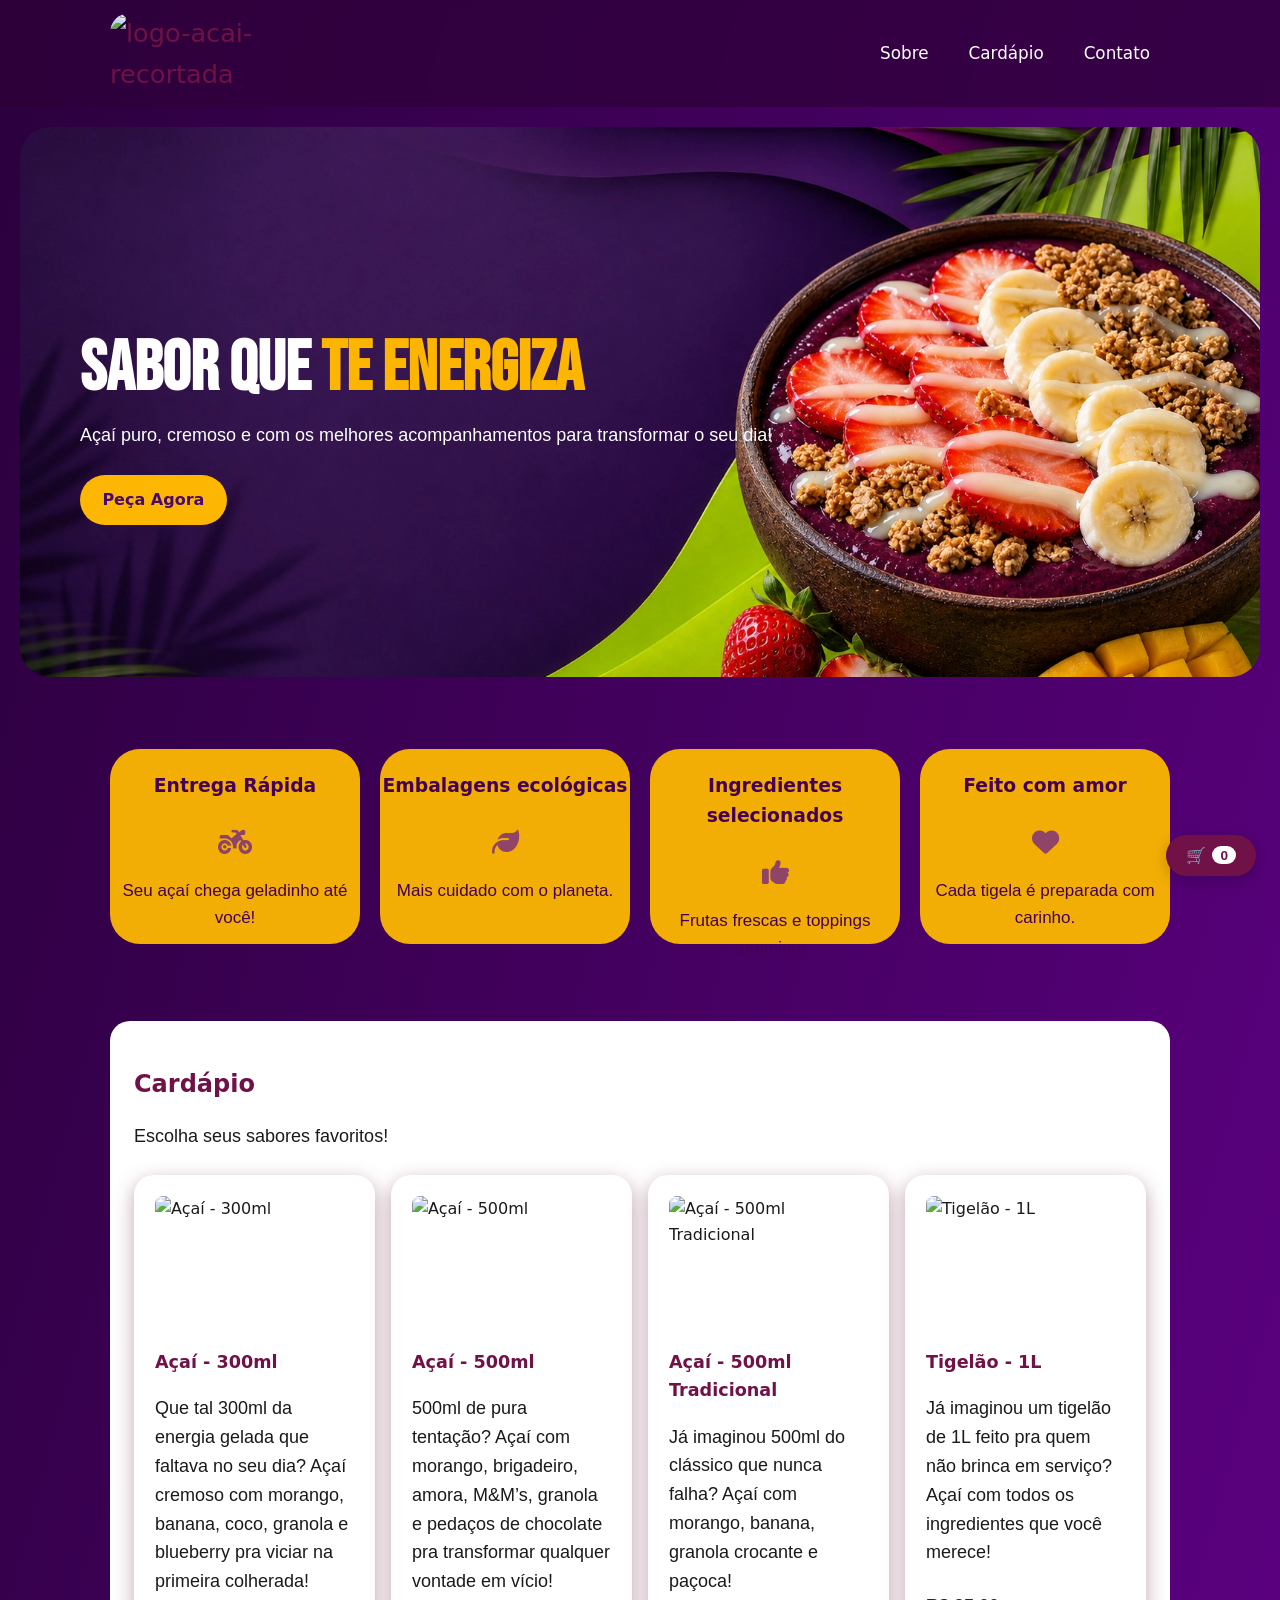
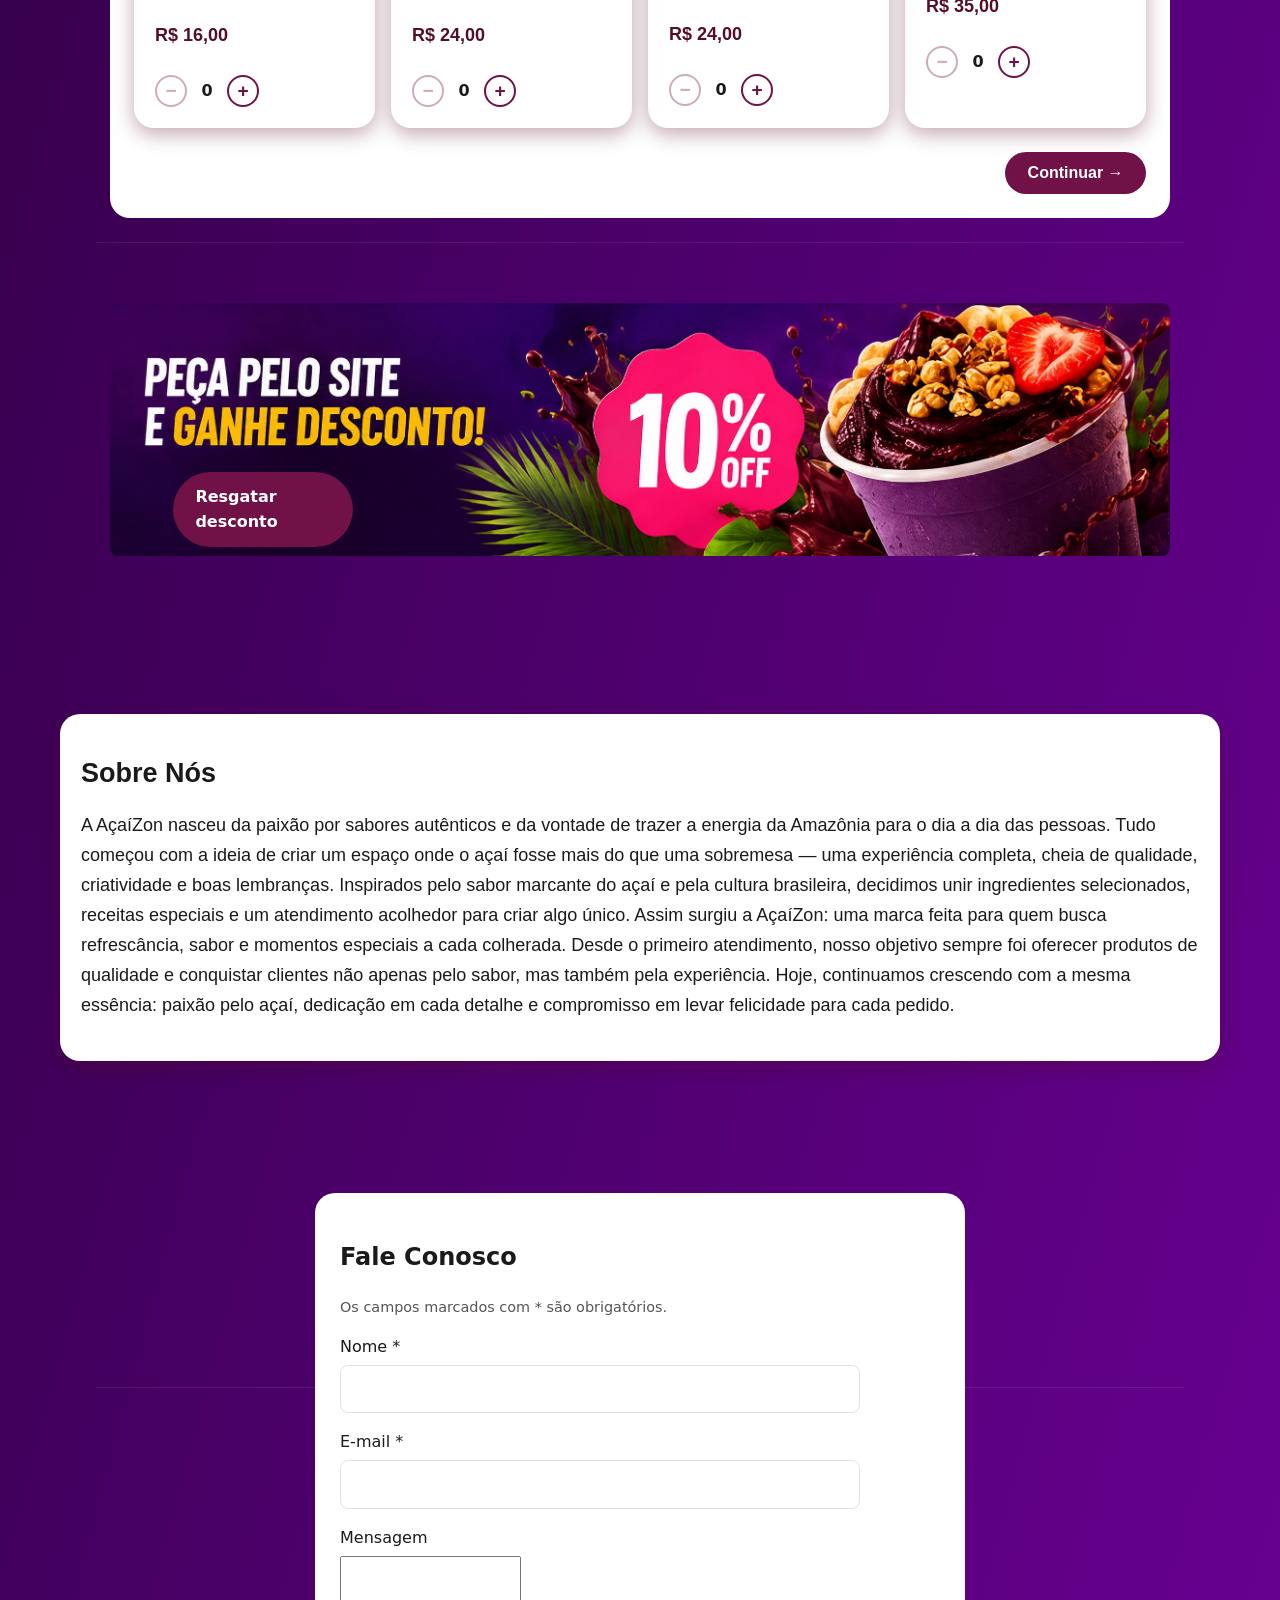
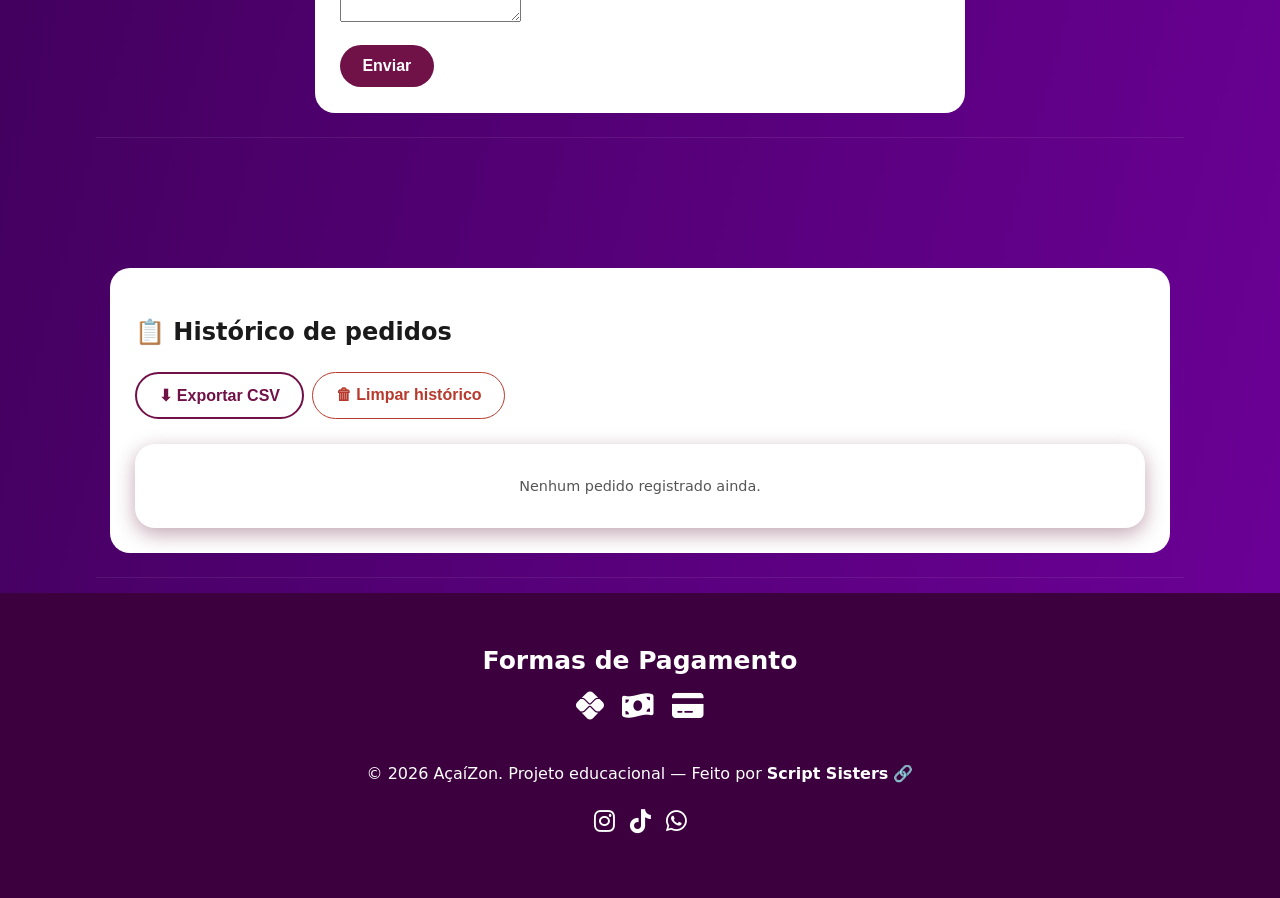
==== index.html @ 6713fa4f "Rename html/index.html to index.html" ====
<!DOCTYPE html>
<html lang="pt-BR">

<head>
  <meta charset="UTF-8">
  <meta name="viewport" content="width=device-width, initial-scale=1.0">
  <meta name="description" content="Açaí cremoso com acompanhamentos frescos.">
  <title>AçaíZon</title>
  <link rel="stylesheet" href="https://cdnjs.cloudflare.com/ajax/libs/font-awesome/6.5.1/css/all.min.css">
  <link rel="stylesheet" href="../css/style.css">
  <link rel="stylesheet" href="../css/menu-responsivo.css">
</head>

<body>

  <!-- ════════════════════════════ CABEÇALHO ════════════════════════════ -->
  <header class="site-header">
    <div class="container header-inner">
      <a href="#" class="logo">
        <img src="../img/logo-acai-recortada.png" alt="logo-acai-recortada"
          style="max-height: 250px; max-width: 150px; border-radius: 20px;">
      </a>
      <nav class="navbar" aria-label="Menu principal">
        <!-- Botão para Mobile -->
        <button class="menu-toggle" id="mobile-menu">
          <span class="bar"></span>
          <span class="bar"></span>
          <span class="bar"></span>
        </button>

        <ul class="nav-list" id="nav-list">
          <li><a href="#sobre">Sobre</a></li>
          <li><a href="#cardapio">Cardápio</a></li>
          <li><a href="#contato">Contato</a></li>
        </ul>
      </nav>
    </div>
  </header>

  <!-- ════════════════════════════ CONTEÚDO ════════════════════════════ -->
  <main id="conteudo">

    <!-- ── ETAPA 1: Home da página ── -->
    <section id="etapa-home" class="home" aria-label="Home da página">
      <div class="hero">
        <div class="hero-box">
          <div class="hero-texto">
            <!-- IMAGEM DE FUNDO -->
            <img src="../img/acaizon_imagem_fundo.png" alt="Imagem de fundo com tigela de açaí e frutas"
              class="hero-bg">
            <h1>SABOR QUE <span>TE ENERGIZA</span></h1>
            <p class="lead">Açaí puro, cremoso e com os
              melhores acompanhamentos para transformar o
              seu dia!
            </p>
            <a class="btn btn-cardapio" href="#cardapio">Peça Agora</a>
          </div>
        </div>
      </div><br>

      <section id="beneficios" class="beneficios">
        <div class="container">
          <div class="beneficios-container">
            <div class="beneficio-card">
              <h3>Entrega Rápida</h3>
              <i class="fas fa-motorcycle"></i>
              <p>Seu açaí chega geladinho até você!</p>
            </div>

            <div class="beneficio-card">
              <h3>Embalagens ecológicas</h3>
              <i class="fas fa-leaf"></i>
              <p>Mais cuidado com o planeta.</p>
            </div>

            <div class="beneficio-card">
              <h3>Ingredientes selecionados</h3>
              <i class="fas fa-thumbs-up"></i>
              <p>Frutas frescas e toppings premium.</p>
            </div>

            <div class="beneficio-card">
              <h3>Feito com amor</h3>
              <i class="fas fa-heart"></i>
              <p>Cada tigela é preparada com carinho.</p>
            </div>
          </div>
        </div>
      </section>
    </section><br></br>

    <section id="cardapio" class="cardapio" aria-labelledby="cardapio-title">
      <div class="container">
        <div class="cardapio-container">
          <div class="cardapio-card">
            <div class="cardapio-box">
              <h2>Cardápio</h2>
              <p>Escolha seus sabores favoritos!</p>
              <ul class="cards" id="lista-itens" aria-label="Itens do cardápio"></ul>
              <div class="acoes-etapa">
                <button class="btn" id="btn-ir-cliente">Continuar →</button>
              </div>
            </div>
          </div>
        </div>
      </div>
    </section>

    <!-- ANÚNCIO DE CUPOM -->
    <section id="anuncio" class="anuncio" aria-label="Anuncio 10%">
      <div class="anuncio-container">
        <div class="anuncio-box">
          <div class="anuncio-texto">
            <!-- IMAGEM DE FUNDO -->
            <img src="../img/acai-anuncio-10.png" alt="Imagem de anuncio de 10% de desconto" class="anuncio-bg">
            <a class="btn btn-anuncio" href="#cardapio">Resgatar desconto</a>
          </div>
        </div>
      </div>
    </section>

    <!-- SOBRE NÓS -->
    <section id="sobre" class="sobre" aria-label="Sobre Nós">
      <div class="sobre-container">
        <div class="sobre-box">
          <div class="sobre-card">
            <div class="sobre-texto">
              <h2>Sobre Nós</h2>
              <p>A AçaíZon nasceu da paixão por sabores autênticos e da vontade de trazer a energia da Amazônia para o
                dia a dia das pessoas. Tudo começou com a ideia de criar um espaço onde o açaí fosse mais do que uma
                sobremesa — uma experiência completa, cheia de qualidade, criatividade e boas lembranças.

                Inspirados pelo sabor marcante do açaí e pela cultura brasileira, decidimos unir ingredientes
                selecionados, receitas especiais e um atendimento acolhedor para criar algo único. Assim surgiu a
                AçaíZon: uma marca feita para quem busca refrescância, sabor e momentos especiais a cada colherada.

                Desde o primeiro atendimento, nosso objetivo sempre foi oferecer produtos de qualidade e conquistar
                clientes não apenas pelo sabor, mas também pela experiência. Hoje, continuamos crescendo com a mesma
                essência: paixão pelo açaí, dedicação em cada detalhe e compromisso em levar felicidade para cada
                pedido.</p>
            </div>
          </div>
        </div>
      </div>
    </section>

    <!-- (A etapa cliente foi convertida para modal; seção abaixo pode permanecer, mas ficará oculta no fluxo) -->

    <!-- ── ETAPA 2: Dados do cliente (agora com modal) ── -->
    <div class="modal" id="modal-dados-cliente" hidden role="dialog" aria-modal="true"
      aria-labelledby="modal-dados-titulo">
      <div class="modal-conteudo">
        <h3 id="modal-dados-titulo">Seus dados</h3>

        <div class="form">
          <div class="field">
            <label for="nome-cliente-modal">Nome *</label>
            <input id="nome-cliente-modal" type="text" autocomplete="name" required>
          </div>

          <div class="field">
            <label for="tipo-cliente-modal">Tipo de cliente *</label>
            <select id="tipo-cliente-modal" required>
              <option value="">Selecione...</option>
              <option value="N">N — Comum</option>
              <option value="P">P — Preferencial (20% desc.)</option>
              <option value="V">V — VIP (15% desc.)</option>
            </select>
          </div>

          <p id="erro-cliente-modal" class="form-status erro" role="alert"></p>
        </div>

        <div class="acoes-etapa">
          <button class="btn btn-limpar" id="modal-dados-fechar">← Voltar</button>
          <button class="btn" id="modal-dados-continuar">Ver carrinho →</button>
        </div>
      </div>
    </div>

    <!-- ── ETAPA 3: Carrinho (agora em modal) ── -->

    <div class="modal" id="modal-carrinho" hidden role="dialog" aria-modal="true" aria-label="Carrinho">
      <div class="modal-conteudo">
        <h3 style="margin-top:0;color:var(--cor-primaria);">Seu carrinho</h3>

        <p id="ola-cliente" class="muted"></p>
        <ul class="carrinho-lista" id="carrinho-lista-full" aria-label="Itens no carrinho"></ul>

        <div class="resumo-totais" aria-label="Resumo de valores">
          <p>Subtotal: <span id="subtotal">R$ 0,00</span></p>
          <p>Desconto: <span id="desconto">R$ 0,00</span></p>
          <p><strong>Total: <span id="total-carrinho">R$ 0,00</span></strong></p>
        </div>

        <div class="acoes-etapa">
          <button class="btn btn-limpar" id="btn-voltar-cliente">← Adicionar mais itens</button>
          <button class="btn" id="btn-finalizar">Finalizar pedido</button>
        </div>
      </div>
    </div>


    <!-- ── ETAPA 4: Pagamento (agora em modal) ── -->
    <div class="modal" id="modal-pagamento" hidden role="dialog" aria-modal="true" aria-label="Forma de pagamento">
      <div class="modal-conteudo">
        <h3 style="margin-top:0;color:var(--cor-primaria);">Forma de pagamento</h3>
        <p>Total a pagar: <strong id="total-pagamento">R$ 0,00</strong></p>

        <div class="formas-pgto" role="group" aria-label="Escolha a forma de pagamento">
          <button class="btn-pgto" data-forma="Dinheiro">💵 Dinheiro</button>
          <button class="btn-pgto" data-forma="PIX">📱 PIX</button>
          <button class="btn-pgto" data-forma="Cartão de Débito">💳 Débito</button>
          <button class="btn-pgto" data-forma="Cartão de Crédito">💳 Crédito</button>
        </div>

        <div class="acoes-etapa">
          <button class="btn btn-limpar" id="btn-voltar-carrinho">← Voltar</button>
        </div>
      </div>
    </div>

    <!-- ── ETAPA 5: Pedido confirmado (agora em modal) ── -->
    <div class="modal" id="modal-senha" hidden role="dialog" aria-modal="true" aria-label="Pedido confirmado">
      <div class="modal-conteudo">
        <h3 style="margin-top:0;color:var(--cor-primaria);">✅ Pedido confirmado!</h3>
        <p>Pagamento via <strong id="forma-escolhida"></strong> recebido.</p>
        <p class="muted">Sua senha de atendimento:</p>
        <div class="senha" id="senha-numero" aria-live="polite">000</div>
        <p id="status-pedido" aria-live="polite">⏳ Preparando seu pedido...</p>
        <p><span id="status-sheets"></span></p>
        <div class="acoes-etapa" style="justify-content: center;">
          <button class="btn" id="btn-novo-pedido" hidden>Fazer novo pedido</button>
        </div>
      </div>
    </div>

    <section id="contato" class="contato" aria-labelledby="contato-title">
      <div class="contato-container">
        <div class="contato-card">
          <div class="contato-box">
            <h2 id="contato-title">Fale Conosco</h2>
            <form class="form" novalidate aria-describedby="form-help">
              <p id="form-help" class="muted">Os campos marcados com * são obrigatórios.</p>

              <div class="field">
                <label for="nome">Nome *</label>
                <input id="nome" name="nome" type="text" required autocomplete="name" aria-required="true">
              </div>

              <div class="field">
                <label for="email">E-mail *</label>
                <input id="email" name="email" type="email" required autocomplete="email" aria-required="true">
              </div>

              <div class="field">
                <label for="mensagem">Mensagem</label>
                <textarea id="mensagem" name="mensagem" rows="4"></textarea>
              </div>

              <button type="submit" class="btn">Enviar</button>
              <p id="form-status" role="status" class="form-status"></p>
            </form>
          </div>
        </div>
      </div>
    </section><br>


    <!-- ════════════════════ HISTÓRICO DE PEDIDOS ════════════════════ -->
    <section id="historico-section" class="historico" aria-label="Histórico de pedidos">
      <div class="container">
        <div class="historico-container">
          <div class="historico-card">
            <div class="historico-box">
              <h2>📋 Histórico de pedidos</h2>
              <div class="historico-acoes">
                <button class="btn btn-secundario" id="btn-exportar-csv" hidden>⬇ Exportar CSV</button>
                <button class="btn btn-perigo btn-limpar" id="btn-limpar-historico">🗑 Limpar histórico</button>
              </div><br>
              <div class="tabela-wrapper" id="historico-lista">
                <p class="muted carrinho-vazio">Nenhum pedido registrado ainda.</p>
              </div>
            </div>
          </div>
        </div>
      </div>
    </section>


  </main>


  <!-- ════════════════════════ MODAL DE CONFIRMAÇÃO ═══════════════════════ -->
  <div class="modal" id="modal-confirmar" hidden role="dialog" aria-modal="true" aria-labelledby="modal-titulo">
    <div class="modal-conteudo">
      <h3 id="modal-titulo">Confirmar pedido</h3>
      <ul id="modal-itens" class="carrinho-lista"></ul>
      <p><strong>Total a pagar: <span id="modal-total">R$ 0,00</span></strong></p>
      <div class="acoes-etapa">
        <button class="btn btn-limpar" id="modal-cancelar">Cancelar</button>
        <button class="btn" id="modal-confirmar-btn">Confirmar e pagar</button>
      </div>
    </div>
  </div>

  <!-- ════════════════════════ CARRINHO FLUTUANTE ════════════════════════ -->
  <button class="carrinho-toggle" id="carrinho-toggle" hidden aria-label="Ver carrinho">
    🛒 <span id="carrinho-badge" aria-live="polite">0</span>
  </button>

  <!-- ════════════════════════════ RODAPÉ ═══════════════════════════════════ -->
  <footer class="site-footer">
    <div class="footer-card">
      <div class="footer-box">
        <section id="pagamentos" class="pagamentos" aria-labelledby="pagamentos-title">
          <div class="pagamentos-container">
            <div class="footer-pagamentos">
              <h2 id="pagamentos-title">Formas de Pagamento</h2>
              <div class="pagamentos-icon">
                <i class="fab fa-pix"></i>
                <i class="fas fa-money-bill-wave"></i>
                <i class="fas fa-credit-card"></i>
              </div>
            </div>
          </div><br>
          <p>© <span id="ano"></span> AçaíZon. Projeto educacional — Feito por <strong>Script Sisters</strong> 🔗</p>
          <div class="social-links">
            <a href="https://www.instagram.com/vocacao.oficial/" class="social-icon"><i
                class="fab fa-instagram"></i></a>
            <a href="#" class="social-icon"><i class="fab fa-tiktok"></i></a>
            <a href="#" class="social-icon"><i class="fab fa-whatsapp"></i></a>
          </div>
      </div>
  </footer>

  <script src="../js/dados.js"></script>
  <script src="../js/sheets.js"></script>
  <script src="../js/app.js"></script>
  <script src="../js/script.js"></script>

  <script>
    const mobileMenu = document.getElementById('mobile-menu');
    const navList = document.getElementById('nav-list');

    if (mobileMenu && navList) {
      mobileMenu.addEventListener('click', () => {
        navList.classList.toggle('active');
        mobileMenu.classList.toggle('is-active');
      });
    }
  </script>
</body>

</html>
---- css/style.css ----
@import url('https://fonts.googleapis.com/css2?family=Bebas+Neue&display=swap');

/* === Tokens === */
:root {
  --cor-primaria: rgb(112, 17, 71);
  --cor-primaria-escura: rgb(85, 14, 39);
  --cor-fundo: rgb(68, 1, 84);
  /* verde rgb(179, 210, 54) */
  --cor-superficie: #ffffff;
  --cor-texto: #1a1a1a;
  --cor-muted: #555;
  --cor-borda: #e6e1d8;
  --raio: 20px;
  --sombra: 0 6px 20px rgba(85, 7, 39, 0.356);
  --max: 1100px;
  --linha-divisoria: rgba(255, 255, 255, 0.08);
  --glass-border: rgba(255, 255, 255, 0.10);
}

* {
  box-sizing: border-box;
}

html {
  scroll-behavior: smooth;
}

body {
  margin: 0;
  font-family: system-ui, -apple-system, "Segoe UI", Roboto, sans-serif;
  background: linear-gradient(105deg, #2b003d, #6d0099);
  color: var(--cor-texto);
  line-height: 1.6;
}

.container {
  max-width: var(--max);
  margin: 0 auto;
  padding: 0 1.25rem;
}

/* BENEFÍCIOS */
.beneficios-container {
  display: flex;
  justify-content: center;
  gap: 20px;
  flex-wrap: wrap;
}

.beneficio-card {
  width: 250px;
  height: 195px;
  background: rgba(248, 179, 4, 0.973);
  padding: 3px 2px;
  backdrop-filter: blur(12px);
  border-radius: 30px;
  text-align: center;
  margin-top: 26px;
}

.beneficio-card p {
  font-size: 17px;
  font-family: "Montserrat", inter, gotham, poppins, sans-serif;
  margin-bottom: 100px;
  color: var(--cor-fundo);
}

.beneficio-card i {
  font-size: 1.7rem;
  color: rgba(92, 14, 155, 0.658);
  margin-top: 0.6rem;
}

.beneficio-card h3 {
  color: var(--cor-fundo);
}

/* CARDÁPIO */
.cardapio-container {
  display: flex;
  justify-content: center;
}

.cardapio-card {
  width: 100%;
  height: 100%;
  background: var(--cor-superficie);
  border-radius: var(--raio);
  backdrop-filter: blur(10px);
  padding: 1.5rem;
  margin-top: 26px;
}

.cardapio-card p {
  font-size: 18px;
  font-family: "Montserrat", inter, gotham, poppins, sans-serif;
  margin-bottom: 25px;
  color: var(--cor-texto);
}

.cardapio-card h2 {
  color: var(--cor-primaria);
  margin-bottom: 15px;
}

/* ANUNCIO DE DESCONTO */
.anuncio img {
  width: 1060px;
  height: auto;
  object-fit: cover;
  border-radius: 8px;
  margin-bottom: .75rem;
  display: flex;
  margin-top: -100px;
}

.btn-anuncio {
  position: absolute;
  top: -96px;
  left: 63px;
  width: 180px;
  height: 100%;
  object-fit: cover;
  z-index: 1;
}


.anuncio-container {
  display: flex;
  justify-content: center;
  gap: 20px;
  flex-wrap: wrap;
}

.anuncio-box {
  position: relative;
  min-height: 550px;
  border-radius: 30px;
  overflow: hidden;
  padding: 60px;
  display: flex;
  align-items: center;
}

.anuncio {
  margin-top: 30px;
}

/* SOBRE NÓS */
.sobre-container {
  display: flex;
  justify-content: center;
  gap: 20px;
  flex-wrap: wrap;
  margin-top: 15px;
}

.sobre-box {
  position: relative;
  min-height: 550px;
  border-radius: 30px;
  overflow: hidden;
  padding: 60px;
  display: flex;
  align-items: center;
  top: -190px;
}

.sobre-card {
  background: var(--cor-superficie);
  border: 1px solid rgba(225, 225, 225, 0.08);
  backdrop-filter: blur(10px);
  border-radius: var(--raio);
  padding: 1.25rem;
  box-shadow: var(--sombra);
  transition: transform .2s, border-color .2s;
  cursor: pointer;
  margin-top: -20px;
  width: 100%;

}

.sobre-texto {
  font-size: 18px;
  line-height: 30px;
  margin-bottom: 20px;
  font-family: "Montserrat", inter, gotham, sans-serif;
}

/* CONTATO */
.contato-container {
  display: flex;
  justify-content: center;
}

.contato-card {
  width: 650px;
  height: 520px;
  background: var(--cor-superficie);
  border-radius: var(--raio);
  border: 1px solid var(--glass-border);
  padding: 1.5rem;
  margin-top: -170px;
}


/* CARRINHO */
.carrinho-container {
  display: flex;
  justify-content: center;
}

.carrinho-card {
  width: auto;
  height: 100%;
  background: var(--cor-superficie);
  border-radius: var(--raio);
  padding: 1.5rem;
}

/* HISTÓRICO */
.historico-container {
  display: flex;
  justify-content: center;
}

.historico-card {
  width: 100%;
  height: 100%;
  background: var(--cor-superficie);
  border: 1px solid var(--glass-border);
  border-radius: var(--raio);
  padding: 1.5rem;
  margin-top: 130px;
}


/* === Etapas === */
.etapa {
  display: none;
}

.etapa.ativa {
  display: block;
}

/* === Header === */
.site-header {
  background: rgba(47, 1, 58, 0.75);
  /* Um pouco mais opaco para dar leitura */
  backdrop-filter: blur(10px);
  position: sticky;
  top: 0;
  z-index: 100;
}

.header-inner {
  display: flex;
  justify-content: space-between;
  align-items: center;
  padding: 0.8rem 1.25rem;
  width: 100%;
}

#sobre,
#cardapio,
#contato {
  scroll-margin-top: 280px;
}

.logo {
  font-weight: 700px;
  font-size: 1.6rem;
  color: var(--cor-primaria);
  text-decoration: none;
}

.nav-list {
  list-style: none;
  display: flex;
  gap: 1.25rem;
  margin: 0;
  padding: 0;
}

.nav-list a {
  color: var(--cor-texto);
  text-decoration: none;
  font-weight: 500;
}

/* === Hero === */
.hero {
  padding: 20px;
}


.hero-box {
  position: relative;
  min-height: 550px;
  border-radius: 30px;
  overflow: hidden;
  padding: 60px;
  display: flex;
  align-items: center;
}

/*background: linear-gradient(135deg, #2b003d, #6d0099);*/


.hero-bg {
  position: absolute;
  top: 0;
  left: 0;
  width: 100%;
  height: 100%;
  object-fit: cover;
  z-index: 1;
  transition: transform 0.7s ease;
}

.hero-box:hover .hero-bg {
  transform: scale(1.08);
}

.hero-texto h1,
.hero-texto p,
.hero-texto a {
  position: relative;
  z-index: 4;
}


.hero-texto h1 {
  font-size: 70px;
  line-height: 0.9;
  font-family: "Bebas Neue", sans-serif;
  margin-bottom: 20px;
  color: white;
}

.hero-texto span {
  color: rgb(252, 182, 1);
}

.lead {
  font-size: 18px;
  font-family: "Montserrat", inter, gotham, poppins, sans-serif;
  margin-bottom: 25px;
  color: white;
}

/* === Seções === */
section {
  position: relative;
}

.section #beneficios::after,
 #cardapio::after,
 #sobre::after, 
 #contato::after,
 #anuncio::after,
 #historico-section::after {
  content: "";
  position: absolute;
  bottom: -25px;
  left: 50%;
  transform: translateX(-50%);
  width: 85%;
  height: 1px;
  background: var(--linha-divisoria);
}

.section h2 {
  font-size: 1.6rem;
  margin: 0 0 1.5rem;
  color: #ffffff;
}

.center {
  text-align: center;
}

/* === Cards do cardápio === */
.beneficio-card,
.card,
.sobre-card {
  transition: 0.3s ease;
}

.beneficio-card:hover,
.card:hover,
.sobre-card:hover {
  transform: translateY(-5px);
  border-color: rgba(255, 255, 255, 0.2);
}

.cards {
  list-style: none;
  padding: 0;
  margin: 0;
  display: grid;
  grid-template-columns: repeat(auto-fit, minmax(220px, 1fr));
  gap: 1rem;
}

.card {
  background: rgba(255, 255, 255, 0.08);
  border: 1px solid rgba(255, 255, 255, 0.08);
  backdrop-filter: blur(10px);
  border-radius: var(--raio);
  padding: 1.25rem;
  box-shadow: var(--sombra);
  transition: transform .2s, border-color .2s;
  cursor: pointer;
}

.card:hover {
  transform: translateY(-3px);
  border-color: var(--cor-primaria);
}

.card-img {
  width: 100%;
  height: 140px;
  object-fit: cover;
  border-radius: 8px;
  margin-bottom: .75rem;
  display: block;
}

.card-img.placeholder {
  background: #f3ede5;
  display: flex;
  align-items: center;
  justify-content: center;
  font-size: 3rem;
}

.card h3 {
  margin: 0 0 .5rem;
  color: var(--cor-primaria);
  font-size: 1.1rem;
}

.card .preco {
  font-weight: 700;
  color: var(--cor-primaria-escura);
}

/* === Botões de quantidade === */
.card-acoes {
  display: flex;
  align-items: center;
  gap: .5rem;
  margin-top: .75rem;
}

.card-qtd {
  min-width: 1.5rem;
  text-align: center;
  font-weight: 700;
}

.btn-carrinho {
  width: 2rem;
  height: 2rem;
  border-radius: 50%;
  border: 2px solid var(--cor-primaria);
  background: transparent;
  color: var(--cor-primaria);
  font-size: 1.2rem;
  font-weight: 700;
  cursor: pointer;
  display: flex;
  align-items: center;
  justify-content: center;
  transition: 0.3s;
}

.btn-carrinho:hover:not(:disabled) {
  background: var(--cor-primaria);
  color: #fff;
  transition: 0.3s;
}

.btn-carrinho:disabled {
  opacity: .35;
  cursor: not-allowed;
  transition: 0.3s;
}

/* === Botões / formulário === */
.btn {
  position: relative;
  z-index: 3;
  display: inline-block;
  background: var(--cor-primaria);
  color: #fff;
  padding: .75rem 1.4rem;
  border: 0;
  border-radius: 999px;
  font-weight: 600;
  cursor: pointer;
  text-decoration: none;
  font-size: 1rem;
  transition: 0.3s;
}

.btn-cardapio {
  background: rgb(253, 182, 2);
  color: #490a6e;
  transition: 0.5s;
}

.btn:hover {
  background: rgb(240, 74, 143);
  transition: 0.5s;
}

.btn-limpar {
  background: transparent;
  color: var(--cor-muted);
  border: 1px solid var(--cor-borda);
  transition: 0.3s;
}

.btn-limpar:hover {
  background: #f3ede5;
  color: var(--cor-texto);
  transition: 0.3s;
}

.btn-secundario {
  background: transparent;
  color: var(--cor-primaria);
  border: 2px solid var(--cor-primaria);
  transition: 0.3s;
}

.btn-secundario:hover {
  background: var(--cor-primaria);
  color: #fff;
  transition: 0.3s;
}

.btn-perigo {
  background: transparent;
  color: #b83a2d;
  border: 1px solid #b83a2d;
  transition: 0.3s;
}

.btn-perigo:hover {
  background: #b83a2d;
  color: #fff;
  transition: 0.3s;
}

.acoes-etapa {
  display: flex;
  gap: .75rem;
  flex-wrap: wrap;
  margin-top: 1.5rem;
  justify-content: flex-end;
}

.form {
  max-width: 520px;
}

.field {
  margin-bottom: 1rem;
}

.field label {
  display: block;
  margin-bottom: .35rem;
  font-weight: 500;
}

.field input,
.field select {
  width: 100%;
  padding: .65rem .85rem;
  border: 1px solid var(--cor-borda);
  border-radius: 8px;
  font: inherit;
  background: var(--cor-superficie);
}

.field input:focus,
.field select:focus {
  border-color: var(--cor-primaria);
  outline: none;
}

.muted {
  color: var(--cor-muted);
  font-size: .9rem;
}

.form-status {
  margin-top: .5rem;
  min-height: 1.2rem;
  font-weight: 500;
}

.form-status.erro {
  color: #b83a2d;
}

/* === Carrinho (lista compartilhada) === */
.carrinho-lista {
  list-style: none;
  padding: 0;
  margin: 0 0 1rem;
  display: flex;
  flex-direction: column;
  gap: .5rem;
}

.carrinho-vazio {
  color: var(--cor-muted);
  text-align: center;
  padding: 1rem;
}

.carrinho-item {
  display: flex;
  align-items: center;
  gap: .75rem;
  padding: .5rem .75rem;
  background: var(--cor-superficie);
  border: 1px solid var(--cor-borda);
  border-radius: 8px;
}

.carrinho-item-nome {
  flex: 1;
}

.carrinho-item-ctrl {
  display: flex;
  align-items: center;
  gap: .3rem;
}

.carrinho-item-ctrl>span {
  min-width: 1.2rem;
  text-align: center;
  font-weight: 700;
}

.carrinho-item-subtotal {
  font-weight: 600;
  color: var(--cor-primaria-escura);
  white-space: nowrap;
}

.resumo-totais {
  background: var(--cor-superficie);
  border: 1px solid var(--cor-borda);
  border-radius: var(--raio);
  padding: 1rem 1.25rem;
  margin-top: 1rem;
}

.resumo-totais p {
  margin: .35rem 0;
  display: flex;
  justify-content: space-between;
}

/* === Carrinho flutuante === */
.carrinho-toggle {
  position: fixed;
  bottom: 1.5rem;
  right: 1.5rem;
  z-index: 200;
  background: var(--cor-primaria);
  color: #fff;
  border: none;
  border-radius: 999px;
  padding: .7rem 1.25rem;
  font-size: 1rem;
  font-weight: 700;
  cursor: pointer;
  box-shadow: 0 4px 16px rgba(0, 0, 0, .2);
  display: flex;
  align-items: center;
  gap: .4rem;
}

#carrinho-badge {
  background: #fff;
  color: var(--cor-primaria);
  border-radius: 999px;
  padding: .1rem .5rem;
  font-size: .85rem;
  font-weight: 800;
}

/* === Modal === */
.modal {
  position: fixed;
  inset: 0;
  background: rgba(0, 0, 0, .5);
  display: flex;
  align-items: center;
  justify-content: center;
  z-index: 300;
  padding: 1rem;
}

.modal[hidden] {
  display: none;
}

.modal-conteudo {
  background: var(--cor-superficie);
  border-radius: var(--raio);
  padding: 1.5rem;
  max-width: 420px;
  width: 100%;
  box-shadow: 0 20px 60px rgba(0, 0, 0, .3);
}

.modal-conteudo h3 {
  margin: 0 0 1rem;
  color: var(--cor-primaria);
}

/* === Pagamento === */
.formas-pgto {
  display: grid;
  grid-template-columns: repeat(auto-fit, minmax(160px, 1fr));
  gap: .75rem;
  margin: 1.5rem 0;
}

.btn-pgto {
  background: var(--cor-superficie);
  border: 2px solid var(--cor-borda);
  border-radius: var(--raio);
  padding: 1.25rem;
  font-size: 1rem;
  font-weight: 600;
  cursor: pointer;
  transition: border-color .2s, transform .15s;
}

.btn-pgto:hover {
  border-color: var(--cor-primaria);
  transform: translateY(-2px);
  transition: 0.3s;
}

/* === Senha === */
.senha {
  font-size: 4rem;
  font-weight: 800;
  color: var(--cor-primaria);
  margin: 1rem 0;
  letter-spacing: .25rem;
}

#status-sheets {
  display: inline-block;
  margin-top: .5rem;
  padding: .4rem .9rem;
  border-radius: 999px;
  background: #f3ede5;
  font-size: .9rem;
  min-height: 1.5rem;
}

/* === Histórico de pedidos === */
.historico-cabecalho {
  display: flex;
  align-items: center;
  justify-content: space-between;
  flex-wrap: wrap;
  gap: .75rem;
  margin-bottom: 1.25rem;
}

.historico-cabecalho h2 {
  margin: 0;
}

.historico-acoes {
  display: flex;
  gap: .5rem;
  flex-wrap: wrap;
}

.tabela-historico {
  width: 100%;
  border-collapse: collapse;
  font-size: .9rem;
  overflow-x: auto;
}

.tabela-historico th {
  background: var(--cor-primaria-escura);
  color: #fff;
  padding: .5rem .75rem;
  text-align: left;
  white-space: nowrap;
}

.tabela-historico td {
  padding: .45rem .75rem;
  border-bottom: 1px solid var(--cor-borda);
  vertical-align: middle;
}

.tabela-historico tbody tr:nth-child(even) {
  background: #f9f5ef;
}

.tabela-historico tbody tr:hover {
  background: #f0e8f8;
}

.tabela-wrapper {
  overflow-x: auto;
  border-radius: var(--raio);
  box-shadow: var(--sombra);
}

/* === Aviso de configuração Sheets === */
.aviso-sheets {
  background: #fff8e1;
  border: 1px solid #f0c040;
  border-radius: var(--raio);
  padding: 1rem 1.25rem;
  margin-bottom: 1.5rem;
  font-size: .92rem;
  line-height: 1.7;
}

.aviso-sheets strong {
  color: var(--cor-primaria-escura);
}

.aviso-sheets code {
  background: #f3ede5;
  padding: .15rem .4rem;
  border-radius: 4px;
  font-family: monospace;
  font-size: .88rem;
}

/* === Footer === */
.site-footer {
  background: #3b003d;
  color: #ffffff;
  padding: 2rem 1rem;
  text-align: center;
  margin-top: 40px;
}

/* PAGAMENTOS */
.footer-pagamentos {
  display: flex;
  flex-direction: column;
  align-items: center;
  margin-top: -30px;
}

.pagamentos {
  padding: 25px;
  margin: 0;
}

.pagamentos-container {
  display: flex;
  justify-content: center;
}

.pagamentos h2 {
  font-size: 25px;
  color: var(--cor-superficie);
}

.pagamentos-icon {
  display: flex;
  gap: 18px;
  margin-top: -10px;
  font-size: 28px;
}

.pagamentos-icon i {
  color: #fff;
  transition: 0.3s ease;
}

.pagamentos-icon i:hover {
  color: var(--cor-primaria);
}


.social-links {
  display: flex;
  gap: 15px;
  justify-content: center;
  margin-top: 10px;
}

.social-icon {
  color: white;
  font-size: 24px;
  transition: 0.3s;
}

.social-icon:hover {
  color: #922ee4;
}

/* === Responsivo === */
@media (max-width: 600px) {
  .header-inner {
    flex-direction: column;
    gap: .5rem;
  }

  .acoes-etapa {
    justify-content: stretch;
  }

  .acoes-etapa .btn {
    flex: 1;
    transition: 0.3s;
  }

  .tabela-historico {
    font-size: .8rem;
  }
}
---- css/menu-responsivo.css ----
/* Estilos Básicos */
.navbar {
    display: flex;
    justify-content: space-between;
    align-items: center;
    background-color: #ffffff00;
    padding: 0rem 1.25rem;
    color: rgb(247, 244, 244);
}

.nav-list {
    display: flex;
    list-style: none;
}

.nav-list li {
    margin-left: 20px;
}

.nav-list a {
  color: #ffffff; /* Corrigido: mudou de var(--cor-texto) para branco */
  text-decoration: none;
  font-weight: 500;
  font-size: 1.05rem;
  transition: color 0.3s ease;
}

.nav-list a:hover {
  color: rgb(252, 182, 1); /* Transição suave para o amarelo do destaque */
}


/* Esconder botão no Desktop */
.menu-toggle {
    display: none;
    flex-direction: column;
    cursor: pointer;
    background: transparent;
    border: none;
    cursor: pointer;
    padding: 0;
    width: 40px;
    height: 40px;
    outline: none;
    position: absolute;
    top: 50%;
    right: 20px;
    transform: translateY(-50%);
}


.menu-toggle .bar {
  width: 25px;
  height: 3px;
  background-color: #ffffffd5;
  border-radius: 2px;
  transition: 0.3s;
}



/* Animação X quando menu aberto */
.menu-toggle.is-active .bar:nth-child(1) {
    transform: translateY(11px) rotate(45deg);
}

.menu-toggle.is-active .bar:nth-child(2) {
    opacity: 0;
}

.menu-toggle.is-active .bar:nth-child(3) {
    transform: translateY(-11px) rotate(-45deg);
}

.bar {
    height: 3px;
    width: 25px;
    background-color: rgb(255, 255, 255);
    margin: 4px 0;
    transition: 0.4s;
}

/* Responsividade (Telas até 768px) */
@media (max-width: 768px) {
    .menu-toggle {
        display: flex;
    }

    .nav-list {
        display: none;
        /* Esconde o menu */
        flex-direction: column;
        width: 100%;
        position: absolute;
        top: 165px;
        left: 0;
        background: rgba(47, 1, 58, 0.75);
        backdrop-filter: blur(2px);
        text-align: center;
        border-radius: 5px;
    }

    .nav-list.active {
        display: flex;
        /* Mostra o menu quando ativo */
    }

    .nav-list li {
        margin: 10px 0;
    }
}
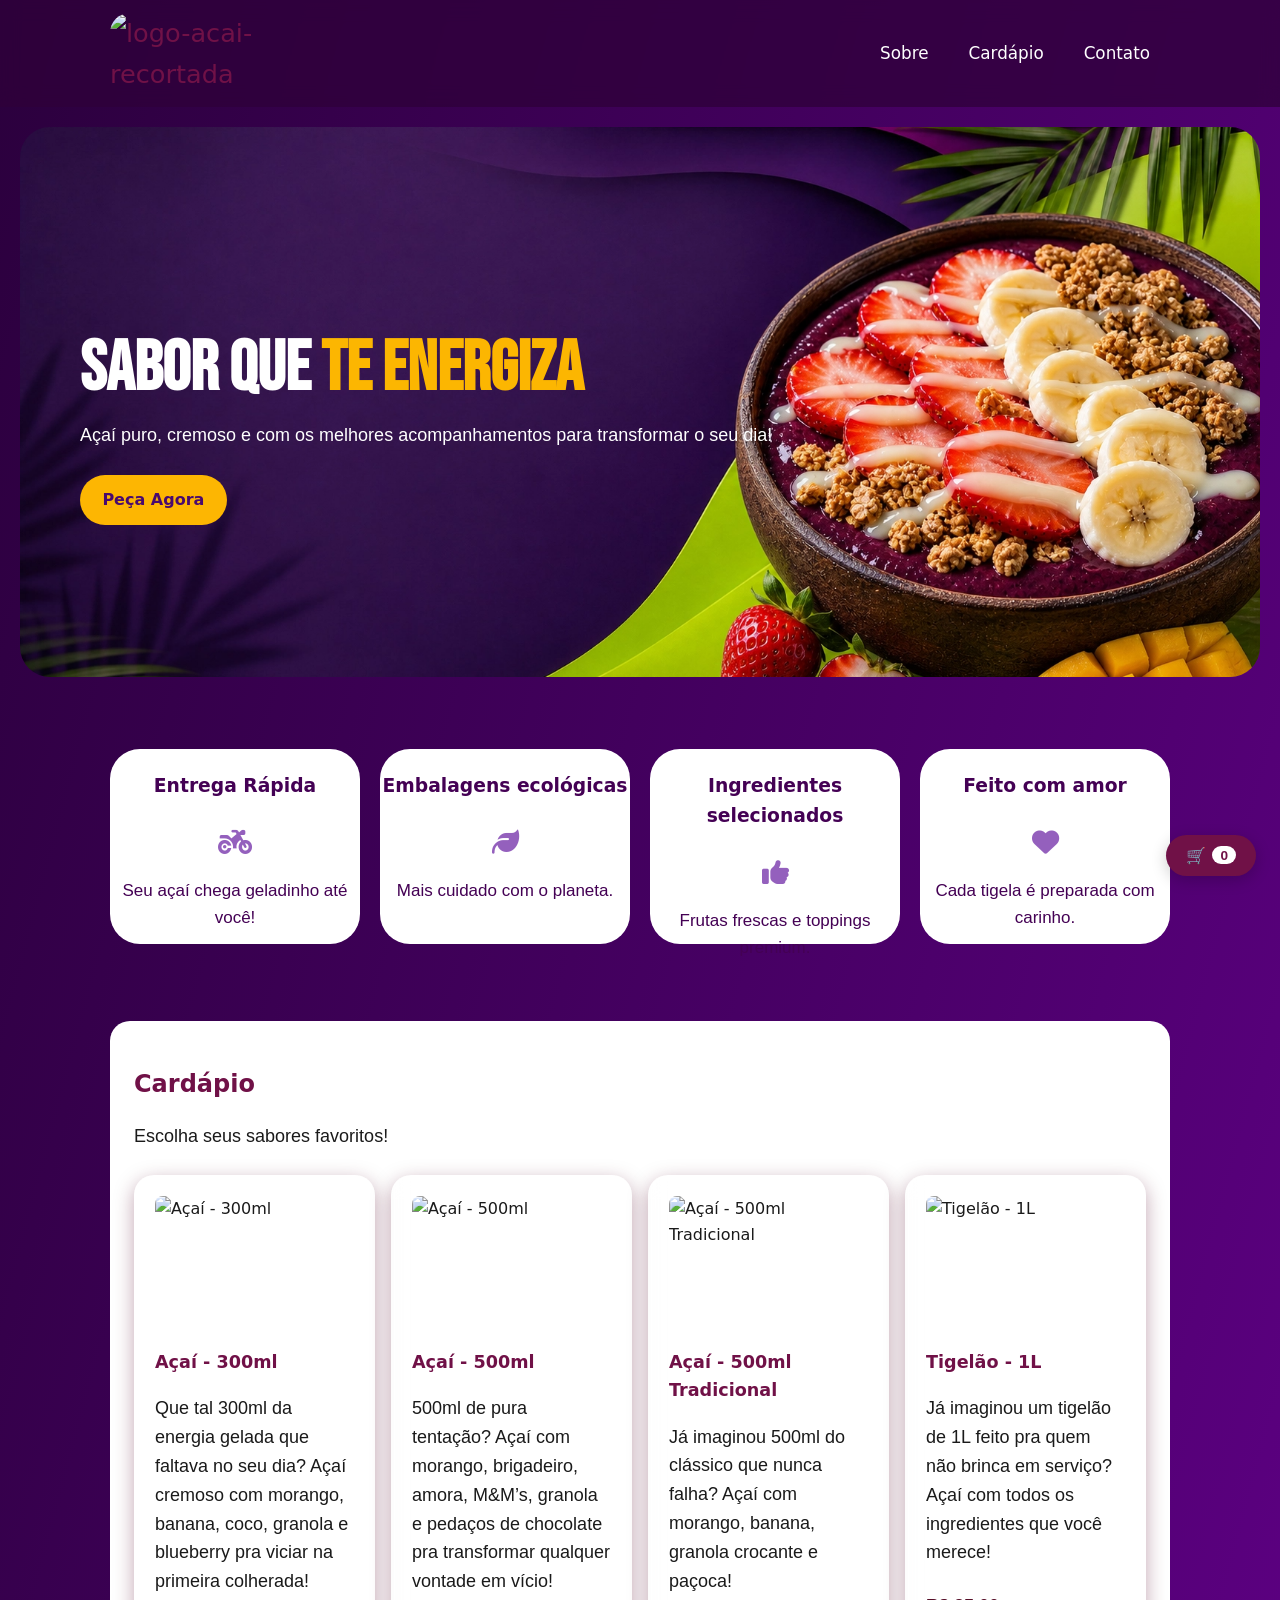
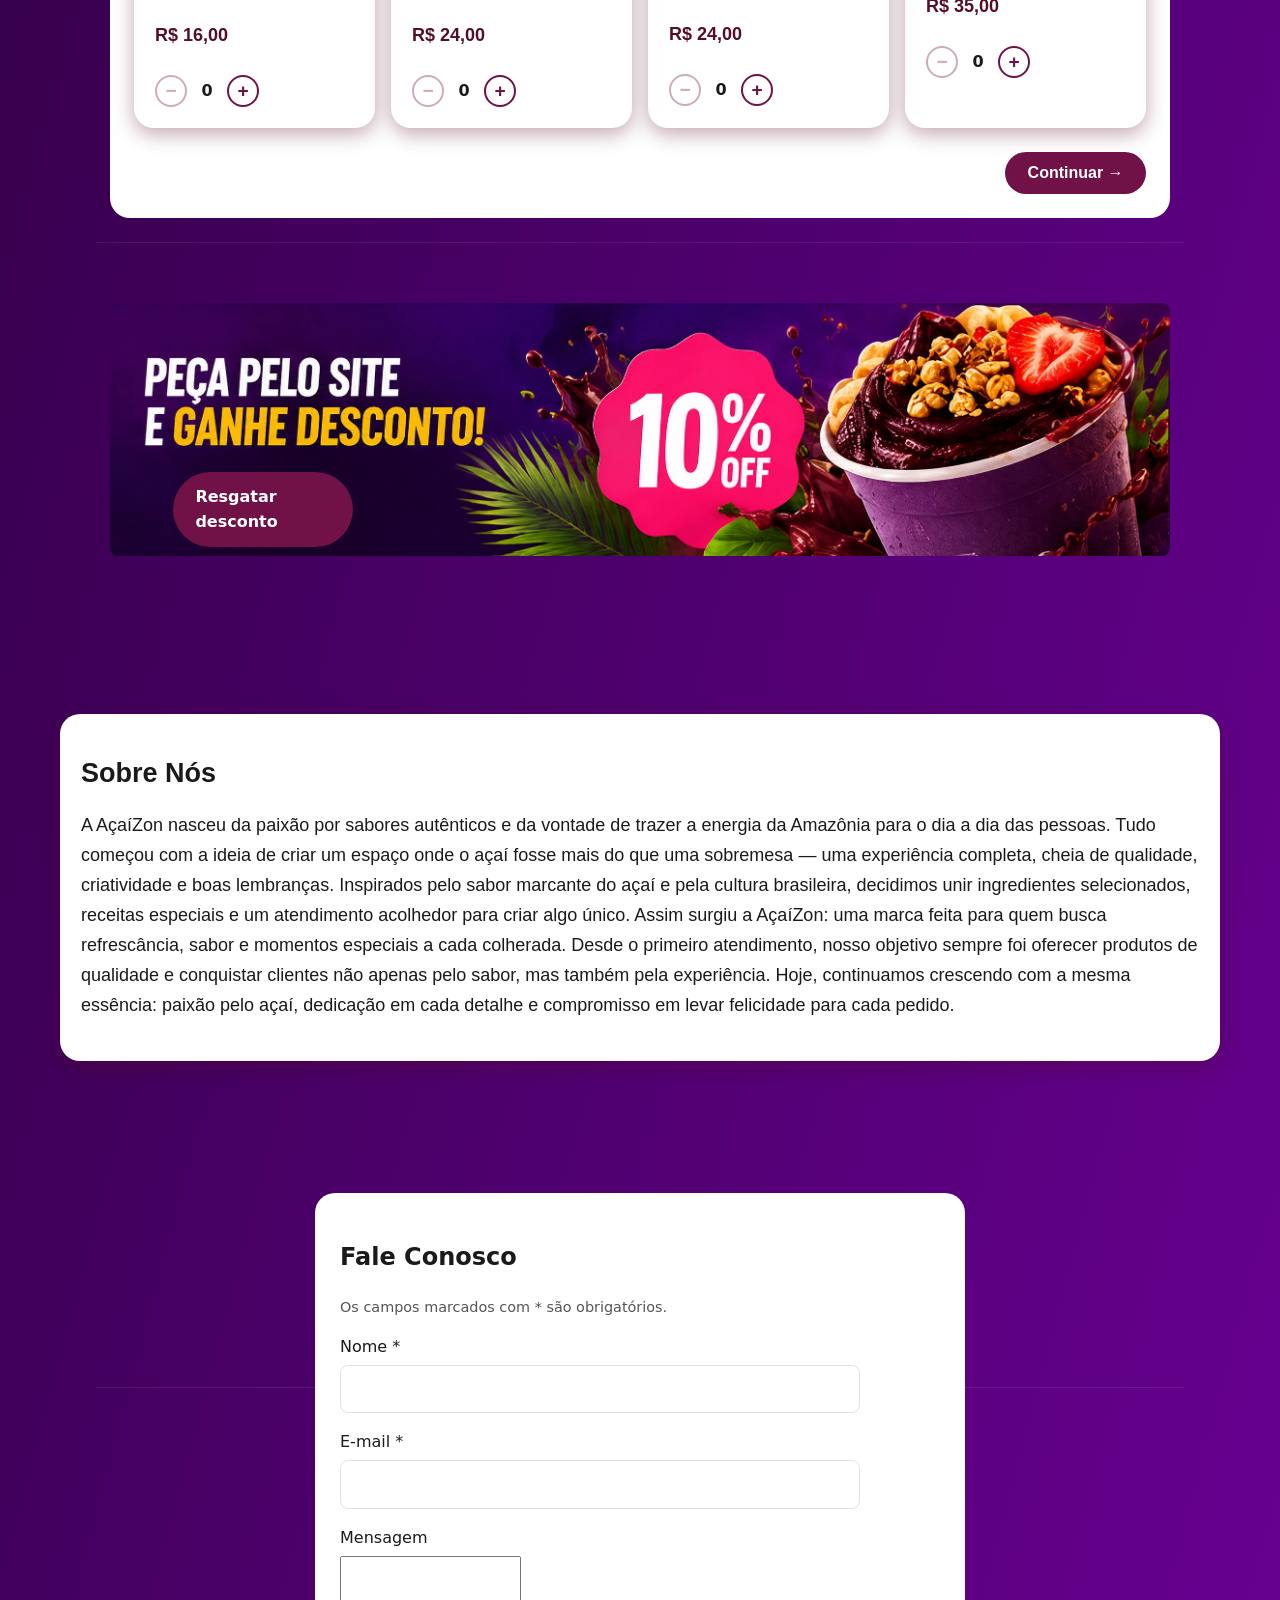
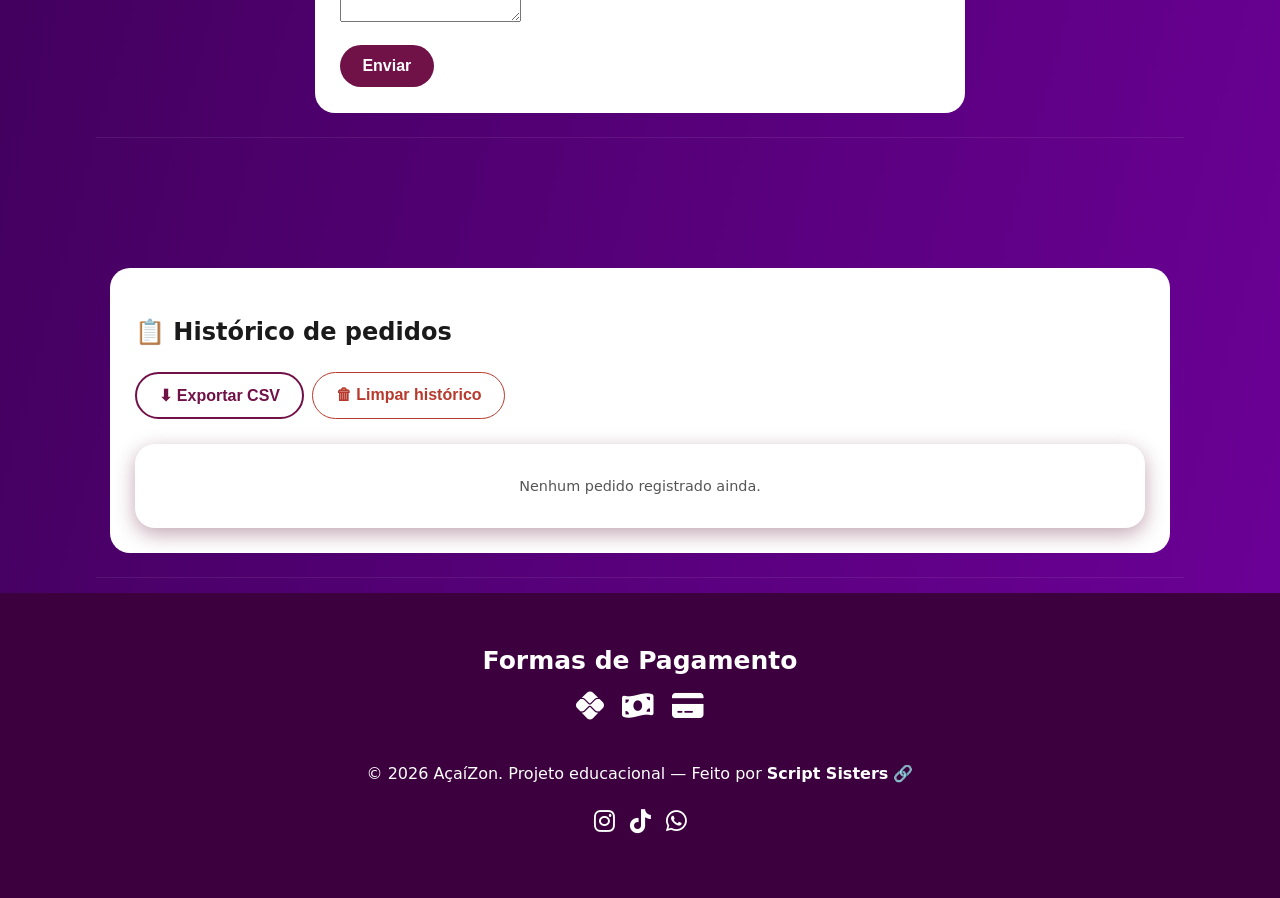
==== commit f9ae6fbe: "Update title to include emoji" ====
--- a/index.html
+++ b/index.html
@@ -5,10 +5,10 @@
   <meta charset="UTF-8">
   <meta name="viewport" content="width=device-width, initial-scale=1.0">
   <meta name="description" content="Açaí cremoso com acompanhamentos frescos.">
-  <title>AçaíZon</title>
+  <title>🍇 AçaíZon</title>
   <link rel="stylesheet" href="https://cdnjs.cloudflare.com/ajax/libs/font-awesome/6.5.1/css/all.min.css">
-  <link rel="stylesheet" href="../css/style.css">
-  <link rel="stylesheet" href="../css/menu-responsivo.css">
+  <link rel="stylesheet" href="/css/style.css">
+  <link rel="stylesheet" href="/css/menu-responsivo.css">
 </head>
 
 <body>
@@ -17,7 +17,7 @@
   <header class="site-header">
     <div class="container header-inner">
       <a href="#" class="logo">
-        <img src="../img/logo-acai-recortada.png" alt="logo-acai-recortada"
+        <img src="/img/logo-acai-recortada.png" alt="logo-acai-recortada"
           style="max-height: 250px; max-width: 150px; border-radius: 20px;">
       </a>
       <nav class="navbar" aria-label="Menu principal">
@@ -334,10 +334,10 @@
       </div>
   </footer>
 
-  <script src="../js/dados.js"></script>
-  <script src="../js/sheets.js"></script>
-  <script src="../js/app.js"></script>
-  <script src="../js/script.js"></script>
+  <script src="/js/dados.js"></script>
+  <script src="/js/sheets.js"></script>
+  <script src="/js/app.js"></script>
+  <script src="/js/script.js"></script>
 
   <script>
     const mobileMenu = document.getElementById('mobile-menu');
--- a/css/style.css
+++ b/css/style.css
@@ -50,7 +50,7 @@
 .beneficio-card {
   width: 250px;
   height: 195px;
-  background: rgba(248, 179, 4, 0.973);
+  background: var(--cor-superficie);
   padding: 3px 2px;
   backdrop-filter: blur(12px);
   border-radius: 30px;
@@ -938,4 +938,4 @@
   .tabela-historico {
     font-size: .8rem;
   }
-}+}
